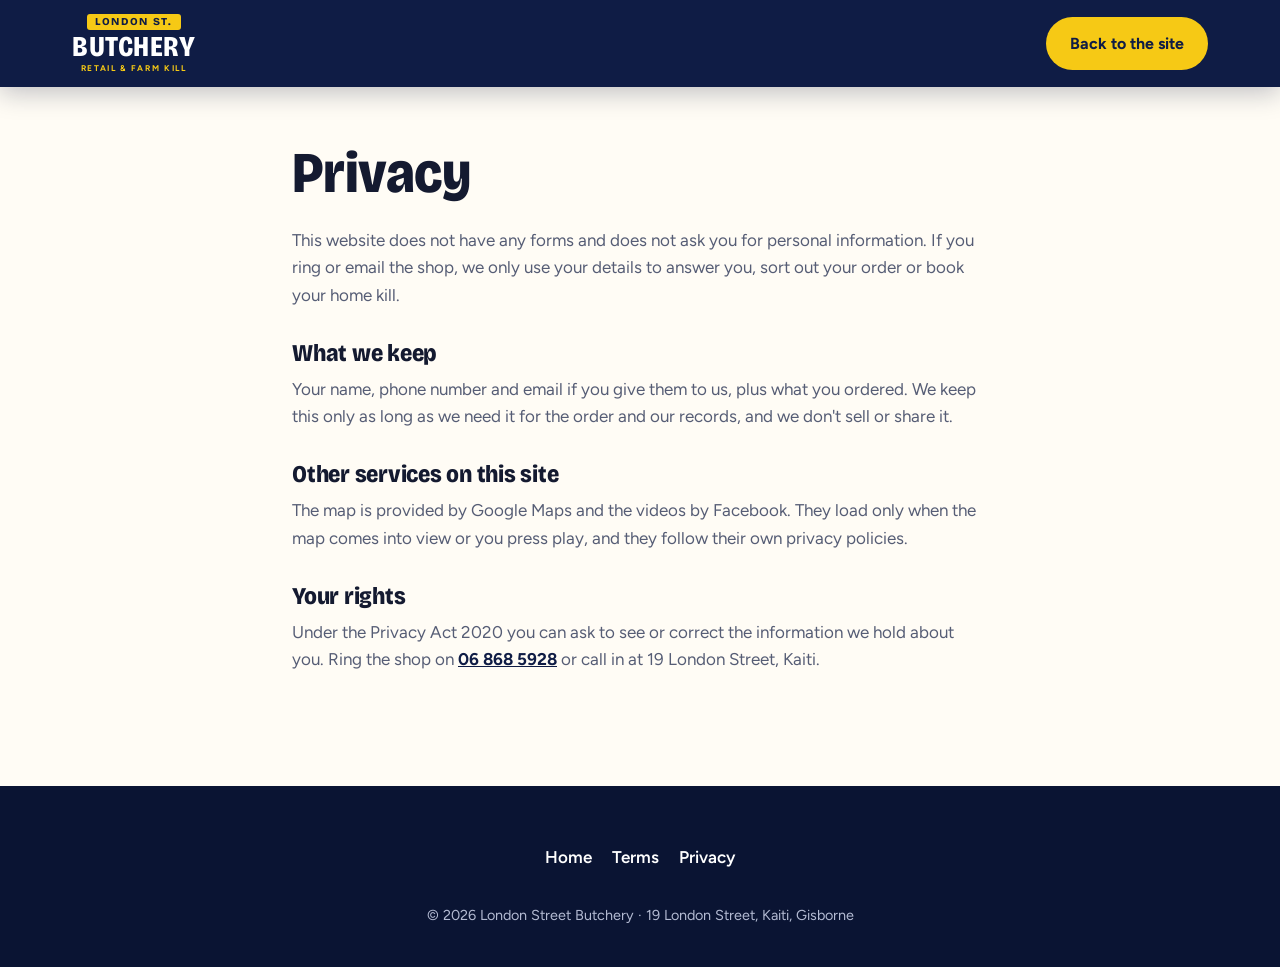
==== privacy.html @ 44ff8029 "Build London Street Butchery demo site One-page site for London Street Butchery, 19 London Street, K" ====
<!doctype html>
<html lang="en-NZ">
<head>
<meta charset="utf-8">
<meta name="viewport" content="width=device-width, initial-scale=1">
<title>Privacy | London Street Butchery</title>
<meta name="robots" content="noindex">
<link rel="icon" href="favicon.svg" type="image/svg+xml">
<link rel="preconnect" href="https://fonts.googleapis.com">
<link rel="preconnect" href="https://fonts.gstatic.com" crossorigin>
<link href="https://fonts.googleapis.com/css2?family=Bricolage+Grotesque:opsz,wdth,wght@12..96,75..100,600..800&family=Figtree:wght@400;500;600;700&display=swap" rel="stylesheet">
<link rel="stylesheet" href="styles.css">
</head>
<body class="legal">
<header class="nav is-solid">
  <div class="nav-in">
    <a class="brand" href="index.html" aria-label="London Street Butchery home">
      <span class="brand-tag">LONDON ST.</span>
      <span class="brand-word">BUTCHERY</span>
      <span class="brand-sub">RETAIL &amp; FARM KILL</span>
    </a>
    <a class="btn btn-yellow" href="index.html">Back to the site</a>
  </div>
</header>
<main class="section band-paper legal-main">
  <div class="wrap legal-body">
    <h1>Privacy</h1>
    <p>This website does not have any forms and does not ask you for personal information. If you ring or email the shop, we only use your details to answer you, sort out your order or book your home kill.</p>
    <h2>What we keep</h2>
    <p>Your name, phone number and email if you give them to us, plus what you ordered. We keep this only as long as we need it for the order and our records, and we don't sell or share it.</p>
    <h2>Other services on this site</h2>
    <p>The map is provided by Google Maps and the videos by Facebook. They load only when the map comes into view or you press play, and they follow their own privacy policies.</p>
    <h2>Your rights</h2>
    <p>Under the Privacy Act 2020 you can ask to see or correct the information we hold about you. Ring the shop on <a href="tel:+6468685928">06 868 5928</a> or call in at 19 London Street, Kaiti.</p>
  </div>
</main>
<footer class="footer">
  <div class="wrap footer-in">
    <nav class="footer-links" aria-label="Footer"><a href="index.html">Home</a><a href="terms.html">Terms</a><a href="privacy.html">Privacy</a></nav>
    <p class="copy">© 2026 London Street Butchery · 19 London Street, Kaiti, Gisborne</p>
  </div>
</footer>
</body>
</html>
---- styles.css ----
/* London Street Butchery. Colours come from the painted shop sign: sign yellow on royal navy. */
:root {
  --navy: #0f1c45;
  --navy-2: #172a63;
  --navy-3: #0a1433;
  --yellow: #f6c915;
  --yellow-2: #ffd93d;
  --paper: #fffcf5;
  --bone: #f5eee0;
  --line: #e6dcc7;
  --ink: #141a30;
  --muted: #565d75;
  --on-dark: #e9ecf6;
  --on-dark-muted: #b4bbd3;
  --radius: 22px;
  --radius-sm: 14px;
  --display: "Bricolage Grotesque", "Arial Narrow", sans-serif;
  --body: "Figtree", "Helvetica Neue", Arial, sans-serif;
  --spring: cubic-bezier(.34, 1.56, .64, 1);
}

*, *::before, *::after { box-sizing: border-box; }
html { scroll-behavior: smooth; -webkit-text-size-adjust: 100%; }
body {
  margin: 0;
  font-family: var(--body);
  font-size: 17px;
  line-height: 1.6;
  color: var(--ink);
  background: var(--paper);
  overflow-x: hidden;
}
img { max-width: 100%; height: auto; display: block; image-orientation: from-image; }
a { color: inherit; }
h1, h2, h3 { font-family: var(--display); font-variation-settings: "wdth" 88; line-height: 1.05; margin: 0; letter-spacing: -0.01em; }
h2 { font-size: clamp(2rem, 6.4vw, 3.4rem); font-weight: 800; }
h3 { font-size: 1.3rem; font-weight: 750; }
p { margin: 0 0 1em; }
.wrap { width: 100%; max-width: 1200px; margin: 0 auto; padding: 0 20px; }
.center { text-align: center; margin-top: 32px; }
.ic { width: 1.15em; height: 1.15em; flex: none; }
.skip { position: absolute; left: -999px; top: 0; z-index: 100; background: var(--yellow); color: var(--navy); padding: 10px 16px; font-weight: 700; }
.skip:focus { left: 12px; top: 12px; }
:focus-visible { outline: 3px solid var(--yellow); outline-offset: 3px; border-radius: 6px; }

/* Bands */
.band-paper { background: var(--paper); }
.band-bone { background: var(--bone); }
.band-navy { background: var(--navy); color: var(--on-dark); }
.section { padding: 72px 0; }

/* Eyebrows */
.eyebrow {
  display: inline-flex; align-items: center; gap: 8px;
  font-weight: 700; font-size: .8rem; letter-spacing: .14em; text-transform: uppercase;
  color: var(--navy); margin: 0 0 14px;
}
.eyebrow::before { content: ""; width: 26px; height: 6px; border-radius: 6px; background: var(--yellow); }
.eyebrow-dark { color: var(--yellow); }
.eyebrow-dark::before { background: var(--yellow); }
.head { max-width: 760px; margin-bottom: 36px; }
.lede { font-size: 1.08rem; color: var(--muted); margin-top: 16px; }
.band-navy .lede { color: var(--on-dark-muted); }

/* Buttons */
.btn {
  display: inline-flex; align-items: center; justify-content: center; gap: 10px;
  min-height: 48px; padding: 12px 22px; border-radius: 999px;
  font-weight: 700; font-size: 1rem; text-decoration: none; border: 2px solid transparent;
  transition: transform .25s var(--spring), background .2s, color .2s, border-color .2s;
}
.btn:hover { transform: translateY(-2px); }
.btn-lg { min-height: 54px; padding: 14px 26px; font-size: 1.05rem; }
.btn-yellow { background: var(--yellow); color: var(--navy); }
.btn-yellow:hover { background: var(--yellow-2); }
.btn-ghost { border-color: rgba(255,255,255,.7); color: #fff; background: rgba(15,28,69,.25); }
.btn-ghost:hover { background: #fff; color: var(--navy); }
.btn-navy { background: var(--navy); color: #fff; }
.btn-navy:hover { background: var(--navy-2); }
.link { display: inline-flex; align-items: center; gap: 8px; font-weight: 700; color: var(--navy); text-decoration: none; border-bottom: 2px solid var(--yellow); padding-bottom: 2px; min-height: 44px; }
.band-navy .link { color: #fff; }

/* Brand lockup, after the painted sign above the shop */
.brand { display: inline-flex; flex-direction: column; align-items: center; text-decoration: none; line-height: 1; gap: 3px; }
.brand-tag { background: var(--yellow); color: var(--navy); font-family: var(--display); font-weight: 800; font-size: .66rem; letter-spacing: .16em; padding: 3px 8px 2px; border-radius: 3px; }
.brand-word { font-family: var(--display); font-weight: 800; font-variation-settings: "wdth" 80; font-size: 1.55rem; letter-spacing: .02em; color: #fff; }
.brand-sub { font-weight: 700; font-size: .52rem; letter-spacing: .2em; color: var(--yellow); }

/* Nav */
.nav { position: fixed; inset: 0 0 auto 0; z-index: 50; transition: background .3s, box-shadow .3s; }
.nav.is-solid, .nav.is-open { background: var(--navy); box-shadow: 0 6px 24px rgba(10,20,51,.25); }
.nav-in { display: flex; align-items: center; gap: 12px; max-width: 1200px; margin: 0 auto; padding: 12px 20px; }
.nav .brand { margin-right: auto; }
.nav-links { display: none; }
.nav-call { min-height: 44px; padding: 10px 14px; }
.nav-call span { display: none; }
.nav-toggle { display: inline-flex; align-items: center; justify-content: center; width: 46px; height: 46px; border-radius: 12px; border: 1.5px solid rgba(255,255,255,.4); background: rgba(15,28,69,.35); color: #fff; cursor: pointer; }
.nav-toggle .ic { width: 24px; height: 24px; }
.nav-toggle .ic-close, .nav.is-open .nav-toggle .ic-open { display: none; }
.nav.is-open .nav-toggle .ic-close { display: block; }
.nav.is-open .nav-links {
  display: flex; flex-direction: column; position: absolute; top: 100%; left: 0; right: 0;
  background: var(--navy); padding: 8px 20px 24px; border-top: 1px solid rgba(255,255,255,.1);
}
.nav-links a { color: #fff; text-decoration: none; font-weight: 600; padding: 14px 4px; border-bottom: 1px solid rgba(255,255,255,.08); }
.nav-links .nav-links-call { display: inline-flex; align-items: center; gap: 10px; color: var(--yellow); border-bottom: 0; }

/* Hero */
.hero { position: relative; background: var(--navy); color: #fff; min-height: clamp(640px, 100svh, 940px); display: flex; align-items: flex-end; overflow: hidden; }
.hero-slides { position: absolute; inset: 0; }
.hero-slide { position: absolute; inset: 0; width: 100%; height: 100%; object-fit: cover; opacity: 0; transition: opacity 1.6s ease; filter: saturate(.92) contrast(1.06); }
.hero-slide.is-on { opacity: 1; }
.hero::after { content: ""; position: absolute; inset: 0; background: linear-gradient(180deg, rgba(15,28,69,.55) 0%, rgba(15,28,69,.5) 45%, rgba(15,28,69,.82) 100%); }
.hero-in { position: relative; z-index: 2; padding-top: 120px; padding-bottom: 96px; }
.hero h1 { font-size: clamp(2.5rem, 10.5vw, 5.4rem); font-weight: 800; font-variation-settings: "wdth" 82; max-width: 15ch; text-wrap: balance; }
.hero-sub { font-size: 1.1rem; max-width: 40ch; margin: 18px 0 26px; color: #eef1fa; }
.hero-ctas { display: flex; flex-wrap: wrap; gap: 12px; }
.hero-meta { display: flex; flex-wrap: wrap; gap: 10px; margin-top: 22px; }
.rating-glass, .hours-glass {
  display: inline-flex; align-items: center; gap: 10px; min-height: 44px; padding: 8px 16px; border-radius: 999px;
  background: rgba(255,255,255,.12); border: 1px solid rgba(255,255,255,.28);
  -webkit-backdrop-filter: blur(12px); backdrop-filter: blur(12px);
  color: #fff; text-decoration: none; font-size: .95rem;
}
.stars { display: inline-flex; gap: 2px; color: var(--yellow); }
.stars svg { width: 17px; height: 17px; }
.wave { position: absolute; left: 0; right: 0; bottom: -1px; width: 100%; height: 48px; z-index: 3; }
.wave-paper path { fill: var(--paper); }

/* Trust strip */
.trust { padding: 36px 0 56px; }
.trust-grid { display: grid; gap: 14px; }
.trust-item { display: flex; gap: 16px; align-items: flex-start; padding: 20px; border-radius: var(--radius); background: #fff; border: 1px solid var(--line); }
.trust-item h2 { font-size: 1.2rem; font-weight: 750; margin-bottom: 6px; }
.trust-item p { margin: 0; color: var(--muted); font-size: .98rem; }
.trust-ic { flex: none; width: 52px; height: 52px; border-radius: 16px; background: var(--navy); color: var(--yellow); display: grid; place-items: center; }
.trust-ic .ic { width: 26px; height: 26px; }

/* Bento of products */
.bento { display: grid; gap: 18px; grid-template-columns: 1fr; }
.card { background: #fff; border-radius: var(--radius); overflow: hidden; border: 1px solid var(--line); display: flex; flex-direction: column; transition: transform .35s var(--spring), box-shadow .35s; }
.card:hover { transform: translateY(-4px); box-shadow: 0 18px 40px rgba(20,26,48,.12); }
.card-img { aspect-ratio: 4 / 3; overflow: hidden; background: var(--navy); }
.card-img img { width: 100%; height: 100%; object-fit: cover; filter: saturate(.92) contrast(1.06); transition: transform .6s ease; }
.card:hover .card-img img { transform: scale(1.04); }
.card-body { padding: 20px 22px 24px; }
.card-body h3 { margin-bottom: 8px; }
.card-body p { color: var(--muted); margin-bottom: 12px; }
.tags { list-style: none; display: flex; flex-wrap: wrap; gap: 8px; padding: 0; margin: 4px 0 0; }
.tags li { background: var(--bone); border: 1px solid var(--line); border-radius: 999px; padding: 4px 12px; font-weight: 600; font-size: .88rem; }
.wholesale { display: flex; gap: 14px; align-items: flex-start; margin: 28px 0 0; padding: 18px 20px; border-radius: var(--radius); background: var(--paper); border: 1.5px dashed #cdbf9f; }
.wholesale .ic { width: 26px; height: 26px; color: var(--navy); margin-top: 2px; }
.wholesale a { font-weight: 700; color: var(--navy); }

/* Home kill */
.hk { display: grid; gap: 40px; }
.hk h2 { color: #fff; }
.steps { list-style: none; padding: 0; margin: 28px 0 32px; display: grid; gap: 14px; }
.steps li { display: flex; gap: 16px; align-items: flex-start; }
.steps li > span { flex: none; width: 40px; height: 40px; border-radius: 50%; background: var(--yellow); color: var(--navy); display: grid; place-items: center; font-family: var(--display); font-weight: 800; font-size: 1.15rem; }
.steps h3 { color: #fff; font-size: 1.15rem; margin: 6px 0 4px; }
.steps p { margin: 0; color: var(--on-dark-muted); }
.hk-list { background: var(--navy-2); border-radius: var(--radius); padding: 26px 22px; border: 1px solid rgba(255,255,255,.08); align-self: start; }
.hk-list h3 { color: #fff; margin-bottom: 18px; }
.chips { list-style: none; display: flex; flex-wrap: wrap; gap: 10px; margin: 0; padding: 0; }
.chips li { padding: 8px 14px; border-radius: 999px; background: rgba(255,255,255,.08); border: 1px solid rgba(255,255,255,.16); font-weight: 600; font-size: .95rem; }
.hk-note { margin: 20px 0 0; color: var(--on-dark-muted); font-size: .98rem; }

/* Stats + photo strip */
.stats-strip { padding-bottom: 40px; }
.stats { display: grid; grid-template-columns: 1fr 1fr; gap: 26px 18px; }
.stat strong { display: block; font-family: var(--display); font-weight: 800; font-variation-settings: "wdth" 80; font-size: clamp(2.6rem, 11vw, 4rem); line-height: 1; color: var(--navy); }
.stat strong::after { content: ""; display: block; width: 36px; height: 6px; border-radius: 6px; background: var(--yellow); margin: 10px 0 8px; }
.stat span { color: var(--muted); font-size: .98rem; }
.strip { margin-top: 48px; overflow: hidden; -webkit-mask-image: linear-gradient(90deg, transparent, #000 6%, #000 94%, transparent); mask-image: linear-gradient(90deg, transparent, #000 6%, #000 94%, transparent); }
.strip-track { display: flex; gap: 14px; width: max-content; animation: strip 60s linear infinite; }
.strip-track img { width: 200px; height: 260px; object-fit: cover; border-radius: var(--radius-sm); filter: saturate(.92) contrast(1.06); }
@keyframes strip { to { transform: translateX(-50%); } }
.strip-cta { text-align: center; margin-top: 22px; }
.strip-cta .ic:first-child { color: #1877f2; }

/* Videos */
.video-split { display: grid; gap: 8px; align-items: center; }
.video { margin: 0; }
.video-cover, .video iframe { position: relative; display: block; width: 100%; border: 0; padding: 0; border-radius: var(--radius); overflow: hidden; background: var(--navy); cursor: pointer; }
.video-tall { max-width: 360px; margin: 0 auto; width: 100%; }
.video-tall .video-cover, .video-tall iframe { aspect-ratio: 3 / 4; }
.video-cover img { width: 100%; height: 100%; object-fit: cover; filter: saturate(.92) contrast(1.06); }
.video-cover::after { content: ""; position: absolute; inset: 0; background: rgba(15,28,69,.25); transition: background .3s; }
.video-cover:hover::after { background: rgba(15,28,69,.1); }
.play { position: absolute; z-index: 2; left: 50%; top: 50%; width: 76px; height: 76px; margin: -38px 0 0 -38px; border-radius: 50%; background: var(--yellow); color: var(--navy); display: grid; place-items: center; box-shadow: 0 10px 30px rgba(0,0,0,.3); transition: transform .3s var(--spring); }
.play svg { width: 34px; height: 34px; margin-left: 4px; }
.video-cover:hover .play { transform: scale(1.08); }
.video figcaption { font-weight: 600; margin-top: 12px; text-align: center; }

/* About */
.about { display: grid; gap: 44px; align-items: center; }
.about-media { position: relative; padding-bottom: 40px; }
.about-main { position: relative; border-radius: var(--radius); overflow: hidden; aspect-ratio: 4 / 3; }
.about-main img, .about-inset img { width: 100%; height: 100%; object-fit: cover; filter: saturate(.92) contrast(1.06); }
.corner-tag { position: absolute; left: 0; top: 0; display: inline-flex; align-items: center; gap: 8px; background: var(--yellow); color: var(--navy); font-weight: 800; padding: 10px 16px; border-bottom-right-radius: var(--radius-sm); font-size: .92rem; }
.about-inset { position: absolute; right: -6px; bottom: 0; width: 38%; aspect-ratio: 4 / 3; border-radius: var(--radius-sm); overflow: hidden; border: 6px solid var(--paper); box-shadow: 0 14px 34px rgba(20,26,48,.2); }
.about-copy p { color: var(--muted); }
.about-copy h2 { margin-bottom: 18px; }
.checks { list-style: none; padding: 0; margin: 22px 0 0; display: grid; gap: 12px; }
.checks li { display: flex; gap: 12px; align-items: center; font-weight: 600; }
.checks .ic { width: 28px; height: 28px; padding: 6px; border-radius: 50%; background: var(--yellow); color: var(--navy); }

/* Team */
.badge { display: inline-block; margin-top: 14px; background: #fff; border: 1px solid var(--line); border-radius: 999px; padding: 4px 12px; font-size: .82rem; font-weight: 700; color: var(--muted); }
.team { display: grid; gap: 16px; grid-template-columns: 1fr; }
.person { background: #fff; border: 1px solid var(--line); border-radius: var(--radius); padding: 24px 22px; }
.person p { color: var(--muted); margin: 6px 0 0; }
.avatar { width: 64px; height: 64px; border-radius: 50%; background: var(--navy); color: #fff; display: grid; place-items: center; font-family: var(--display); font-weight: 800; font-size: 1.2rem; box-shadow: 0 0 0 4px var(--paper), 0 0 0 7px var(--yellow); margin: 4px 0 18px 4px; }
.avatar-yellow { background: var(--yellow); color: var(--navy); box-shadow: 0 0 0 4px var(--paper), 0 0 0 7px var(--navy); }
.avatar .ic { width: 30px; height: 30px; }
.person-hiring { background: var(--paper); border-style: dashed; border-color: #cdbf9f; }
.person-hiring .link { margin-top: 8px; }

/* Reviews */
.reviews { display: grid; gap: 16px; grid-template-columns: 1fr; }
.review { margin: 0; background: #fff; border: 1px solid var(--line); border-radius: var(--radius); padding: 24px 22px; display: flex; flex-direction: column; }
.review-top { display: flex; justify-content: space-between; align-items: center; margin-bottom: 14px; }
.review .src { font-size: .78rem; font-weight: 700; letter-spacing: .1em; text-transform: uppercase; color: var(--muted); }
.review .rec { font-size: .82rem; font-weight: 700; background: var(--bone); border-radius: 999px; padding: 3px 10px; }
.review blockquote { margin: 0 0 18px; font-size: 1.12rem; line-height: 1.5; }
.review figcaption { margin-top: auto; display: flex; flex-direction: column; }
.review figcaption span { color: var(--muted); font-size: .92rem; }
.review-short { justify-content: center; }

/* Review banner */
.review-banner { padding: 56px 0; }
.review-banner-in { display: flex; flex-direction: column; gap: 22px; align-items: flex-start; }
.review-banner h2 { color: #fff; font-size: clamp(1.8rem, 6vw, 2.8rem); max-width: 22ch; }

/* FAQ */
.faq { display: grid; gap: 12px; }
.faq details { background: #fff; border: 1px solid var(--line); border-radius: var(--radius-sm); }
.faq summary { list-style: none; cursor: pointer; padding: 18px 56px 18px 20px; font-weight: 700; font-size: 1.05rem; position: relative; min-height: 56px; }
.faq summary::-webkit-details-marker { display: none; }
.faq summary::after { content: ""; position: absolute; right: 20px; top: 50%; width: 22px; height: 22px; margin-top: -11px; border-radius: 50%; background: var(--yellow) no-repeat center / 12px 12px url("data:image/svg+xml,%3Csvg xmlns='http://www.w3.org/2000/svg' viewBox='0 0 12 12'%3E%3Cpath d='M6 1v10M1 6h10' stroke='%230f1c45' stroke-width='2' stroke-linecap='round'/%3E%3C/svg%3E"); transition: transform .3s var(--spring); }
.faq details[open] summary::after { transform: rotate(45deg); }
.faq details p { padding: 0 20px 20px; margin: 0; color: var(--muted); }
.faq a { color: var(--navy); font-weight: 700; }

/* Contact */
.contact h2 { color: #fff; margin-bottom: 26px; }
.contact-grid { display: grid; gap: 36px; }
.info { list-style: none; padding: 0; margin: 0 0 26px; display: grid; gap: 18px; }
.info li { display: flex; gap: 14px; align-items: flex-start; }
.info .ic { width: 42px; height: 42px; padding: 10px; border-radius: 12px; background: rgba(255,255,255,.08); color: var(--yellow); }
.info strong { display: block; color: #fff; font-size: 1.06rem; }
.info strong a { text-decoration: none; }
.info span { color: var(--on-dark-muted); font-size: .95rem; }
.socials { display: flex; gap: 10px; }
.socials a { width: 46px; height: 46px; border-radius: 50%; display: grid; place-items: center; background: rgba(255,255,255,.1); color: #fff; transition: background .2s, color .2s, transform .25s var(--spring); }
.socials a:hover { background: var(--yellow); color: var(--navy); transform: translateY(-2px); }
.socials svg { width: 20px; height: 20px; }
.contact-ctas { display: grid; gap: 14px; align-content: center; }
.cta-big { display: flex; align-items: center; gap: 18px; padding: 24px; border-radius: var(--radius); text-decoration: none; transition: transform .3s var(--spring), background .2s; }
.cta-big:hover { transform: translateY(-3px); }
.cta-big .ic { width: 52px; height: 52px; padding: 13px; border-radius: 50%; }
.cta-big strong { display: block; font-family: var(--display); font-size: 1.6rem; font-weight: 800; line-height: 1.1; }
.cta-big em { font-style: normal; font-size: .98rem; }
.cta-call { background: var(--yellow); color: var(--navy); }
.cta-call .ic { background: var(--navy); color: var(--yellow); }
.cta-mail { background: #fff; color: var(--navy); }
.cta-mail .ic { background: var(--bone); color: var(--navy); }
.cta-mail em { color: var(--muted); }

/* Map */
.map { padding: 0 0 72px; }
.map iframe { display: block; width: 100%; height: 360px; border: 0; border-radius: var(--radius); }

/* Footer */
.footer { background: var(--navy-3); color: var(--on-dark-muted); padding: 48px 0 40px; }
.footer-in { display: grid; gap: 22px; justify-items: center; text-align: center; }
.brand-foot .brand-word { font-size: 2rem; }
.footer-links { display: flex; flex-wrap: wrap; justify-content: center; gap: 4px 20px; }
.footer-links a { color: #fff; text-decoration: none; font-weight: 600; padding: 10px 0; }
.footer-links a:hover { color: var(--yellow); }
.copy { margin: 0; font-size: .9rem; }

/* Pop-in on scroll */
.js .pop { opacity: 0; transform: translateY(26px) scale(.97); transition: opacity .6s ease, transform .7s var(--spring); }
.js .pop.in { opacity: 1; transform: none; }

/* Tablet */
@media (min-width: 640px) {
  .wrap { padding: 0 32px; }
  .nav-in { padding: 14px 32px; }
  .trust-grid { grid-template-columns: repeat(3, 1fr); }
  .trust-item { flex-direction: column; }
  .bento { grid-template-columns: 1fr 1fr; }
  .card-feature, .card-wide { grid-column: span 2; }
  .card-feature, .card-wide { flex-direction: row; }
  .card-feature .card-img, .card-wide .card-img { width: 52%; flex: none; }
  .card-feature .card-body, .card-wide .card-body { align-self: center; padding: 28px; }
  .stats { grid-template-columns: repeat(4, 1fr); }
  .strip-track img { width: 240px; height: 310px; }
  .team { grid-template-columns: 1fr 1fr; }
  .reviews { grid-template-columns: 1fr 1fr; }
  .section { padding: 96px 0; }
  .map iframe { height: 440px; }
}

/* Desktop */
@media (min-width: 960px) {
  .nav-toggle { display: none; }
  .nav-links { display: flex; gap: 4px; position: static; }
  .nav-links a { border: 0; padding: 10px 12px; border-radius: 8px; font-size: .98rem; }
  .nav-links a:hover { background: rgba(255,255,255,.1); }
  .nav-links .nav-links-call { display: none; }
  .nav-call span { display: inline; }
  .nav-call { padding: 10px 18px; }
  .brand-word { font-size: 1.8rem; }
  .hero { align-items: center; }
  .hero::after { background: linear-gradient(90deg, rgba(15,28,69,.86) 0%, rgba(15,28,69,.66) 45%, rgba(15,28,69,.3) 100%), linear-gradient(180deg, rgba(15,28,69,.35) 0%, transparent 30%); }
  .hero-in { padding-top: 140px; padding-bottom: 120px; }
  .bento { grid-template-columns: repeat(3, 1fr); }
  .card-feature { grid-column: span 2; grid-row: span 2; flex-direction: column; }
  .card-feature .card-img { position: relative; width: 100%; flex: 1 1 auto; aspect-ratio: auto; min-height: 300px; }
  .card-feature .card-img img { position: absolute; inset: 0; }
  .card-feature .card-body { align-self: stretch; }
  .card-wide { grid-column: auto; flex-direction: column; }
  .card-wide .card-img { width: 100%; }
  .card-wide .card-body { align-self: stretch; padding: 20px 22px 24px; }
  .hk { grid-template-columns: 1.15fr 1fr; gap: 64px; align-items: center; }
  .video-split { grid-template-columns: 1fr minmax(0, 380px); gap: 64px; }
  .video-split .head { margin-bottom: 0; }
  .about { grid-template-columns: 1.05fr 1fr; gap: 72px; }
  .team { grid-template-columns: repeat(4, 1fr); }
  .reviews { grid-template-columns: repeat(4, 1fr); }
  .review-banner-in { flex-direction: row; justify-content: space-between; align-items: center; }
  .contact-grid { grid-template-columns: 1.1fr 1fr; gap: 64px; align-items: center; }
  .faq-wrap { display: grid; grid-template-columns: 1fr 1.5fr; gap: 64px; align-items: start; }
  .faq-wrap .head { position: sticky; top: 110px; }
}

@media (prefers-reduced-motion: reduce) {
  html { scroll-behavior: auto; }
  .strip-track { animation: none; }
  .hero-slide { transition: none; }
  .js .pop { opacity: 1; transform: none; transition: none; }
  .btn, .card, .card-img img, .play, .socials a, .cta-big { transition: none; }
}

/* Terms and privacy pages */
.legal .nav { position: sticky; top: 0; }
.legal-main { padding-top: 56px; }
.legal-body { max-width: 760px; }
.legal-body h1 { font-size: clamp(2.4rem, 8vw, 3.6rem); font-weight: 800; margin-bottom: 24px; }
.legal-body h2 { font-size: 1.5rem; margin: 32px 0 10px; }
.legal-body p { color: var(--muted); }
.legal-body a { color: var(--navy); font-weight: 700; }
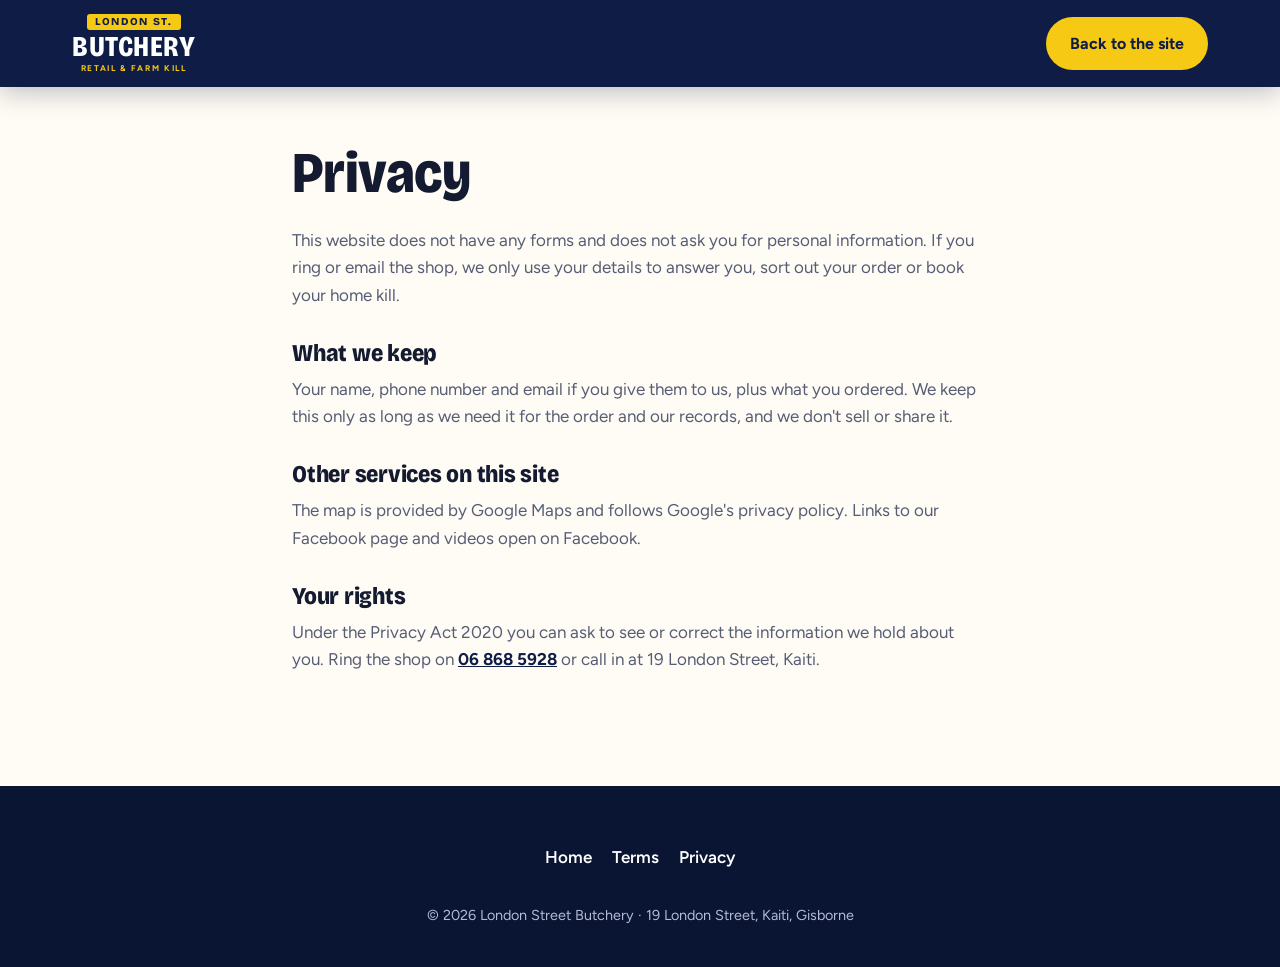
==== commit 2e334ed3: "Open the lamb chops reel on Facebook instead of embedding it Facebook's player loads inside the page" ====
--- a/privacy.html
+++ b/privacy.html
@@ -29,7 +29,7 @@
     <h2>What we keep</h2>
     <p>Your name, phone number and email if you give them to us, plus what you ordered. We keep this only as long as we need it for the order and our records, and we don't sell or share it.</p>
     <h2>Other services on this site</h2>
-    <p>The map is provided by Google Maps and the videos by Facebook. They load only when the map comes into view or you press play, and they follow their own privacy policies.</p>
+    <p>The map is provided by Google Maps and follows Google's privacy policy. Links to our Facebook page and videos open on Facebook.</p>
     <h2>Your rights</h2>
     <p>Under the Privacy Act 2020 you can ask to see or correct the information we hold about you. Ring the shop on <a href="tel:+6468685928">06 868 5928</a> or call in at 19 London Street, Kaiti.</p>
   </div>
--- a/styles.css
+++ b/styles.css
@@ -182,9 +182,9 @@
 /* Videos */
 .video-split { display: grid; gap: 8px; align-items: center; }
 .video { margin: 0; }
-.video-cover, .video iframe { position: relative; display: block; width: 100%; border: 0; padding: 0; border-radius: var(--radius); overflow: hidden; background: var(--navy); cursor: pointer; }
+.video-cover { position: relative; display: block; width: 100%; border: 0; padding: 0; border-radius: var(--radius); overflow: hidden; background: var(--navy); cursor: pointer; }
 .video-tall { max-width: 360px; margin: 0 auto; width: 100%; }
-.video-tall .video-cover, .video-tall iframe { aspect-ratio: 3 / 4; }
+.video-tall .video-cover { aspect-ratio: 3 / 4; }
 .video-cover img { width: 100%; height: 100%; object-fit: cover; filter: saturate(.92) contrast(1.06); }
 .video-cover::after { content: ""; position: absolute; inset: 0; background: rgba(15,28,69,.25); transition: background .3s; }
 .video-cover:hover::after { background: rgba(15,28,69,.1); }
